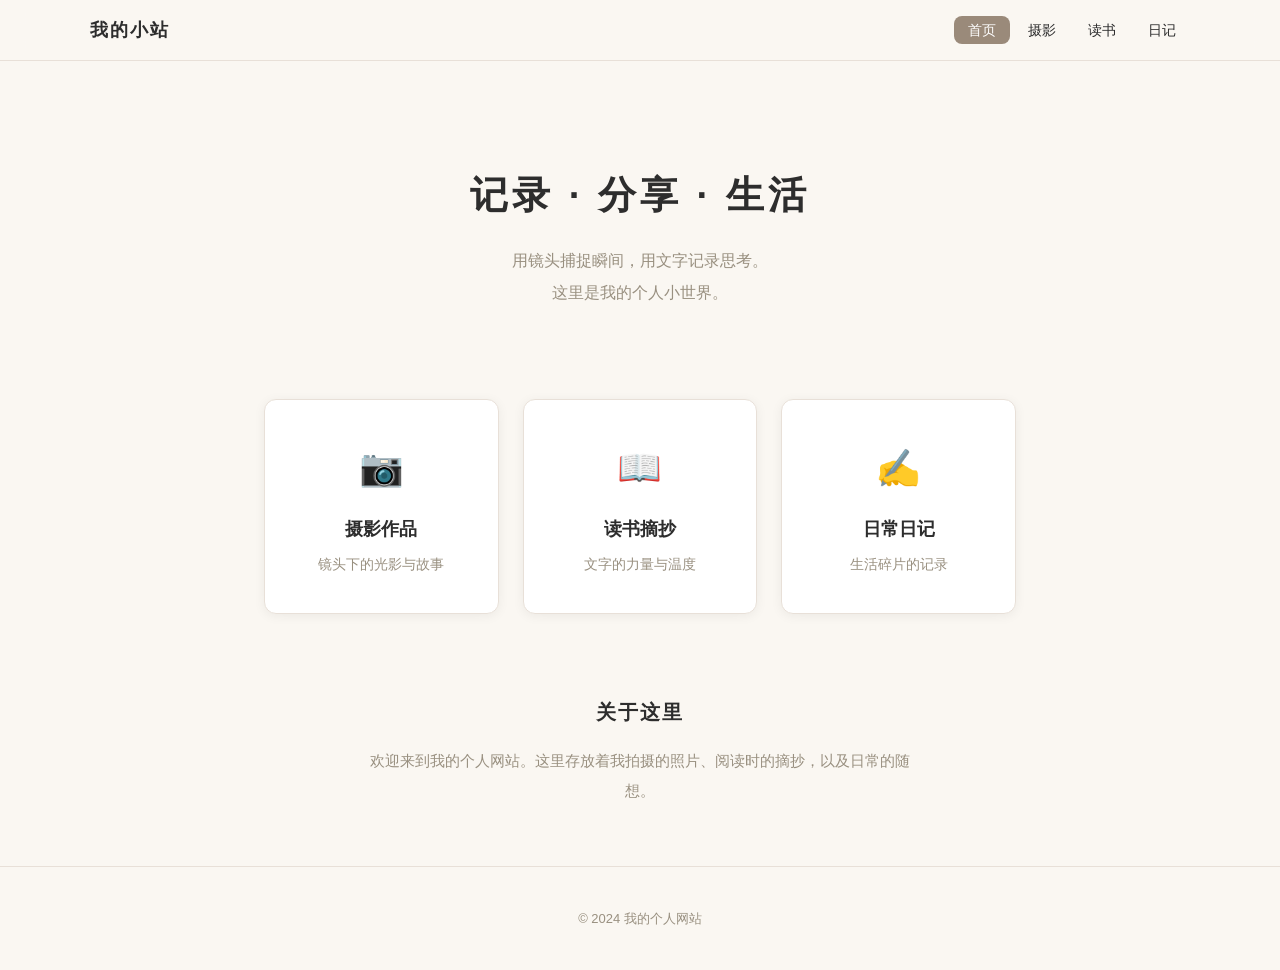
==== index.html @ bb69b9ce "初始化网站：摄影、读书摘抄、日记" ====
<!DOCTYPE html>
<html lang="zh-CN">
<head>
  <meta charset="UTF-8">
  <meta name="viewport" content="width=device-width, initial-scale=1.0">
  <title>首页 - 我的个人网站</title>
  <link rel="stylesheet" href="css/style.css">
</head>
<body>

<!-- ===== 导航栏 ===== -->
<nav>
  <div class="nav-inner">
    <div class="nav-logo">我的小站</div>
    <ul class="nav-links">
      <li><a href="index.html" class="active">首页</a></li>
      <li><a href="gallery.html">摄影</a></li>
      <li><a href="books.html">读书</a></li>
      <li><a href="diary.html">日记</a></li>
    </ul>
  </div>
</nav>

<!-- ===== 主内容 ===== -->
<main>

  <!-- 欢迎区域 -->
  <section class="hero fade-in">
    <h1>记录 · 分享 · 生活</h1>
    <p>用镜头捕捉瞬间，用文字记录思考。<br>这里是我的个人小世界。</p>
  </section>

  <!-- 三个功能入口卡片 -->
  <div class="home-cards">
    <a href="gallery.html" class="home-card fade-in">
      <span class="icon">📷</span>
      <h3>摄影作品</h3>
      <p>镜头下的光影与故事</p>
    </a>
    <a href="books.html" class="home-card fade-in">
      <span class="icon">📖</span>
      <h3>读书摘抄</h3>
      <p>文字的力量与温度</p>
    </a>
    <a href="diary.html" class="home-card fade-in">
      <span class="icon">✍️</span>
      <h3>日常日记</h3>
      <p>生活碎片的记录</p>
    </a>
  </div>

  <!-- 关于 -->
  <section class="about-section">
    <h2>关于这里</h2>
    <p>欢迎来到我的个人网站。这里存放着我拍摄的照片、阅读时的摘抄，以及日常的随想。</p>
  </section>

</main>

<!-- ===== 页脚 ===== -->
<footer>
  <p>&copy; 2024 我的个人网站</p>
</footer>

</body>
</html>
---- css/style.css ----
/* ============================================
   style.css - 个人网站样式文件
   不需要修改这个文件，除非你想调整外观
   ============================================ */

/* --- 基础重置 --- */
*, *::before, *::after {
  margin: 0;
  padding: 0;
  box-sizing: border-box;
}

:root {
  --bg: #faf7f2;
  --bg-card: #ffffff;
  --text: #2d2d2d;
  --text-light: #999080;
  --accent: #9a8a7a;
  --accent-hover: #7a6b5a;
  --border: #e8e0d8;
  --shadow: rgba(0,0,0,0.06);
  --radius: 12px;
}

body {
  font-family: -apple-system, BlinkMacSystemFont, "PingFang SC", "Microsoft YaHei", "Noto Sans CJK SC", sans-serif;
  background-color: var(--bg);
  color: var(--text);
  line-height: 1.8;
  min-height: 100vh;
}

a {
  color: var(--accent);
  text-decoration: none;
  transition: color 0.3s;
}
a:hover {
  color: var(--accent-hover);
}

img {
  max-width: 100%;
  display: block;
}

/* --- 导航栏（固定在顶部） --- */
nav {
  position: sticky;
  top: 0;
  z-index: 100;
  background: rgba(250, 247, 242, 0.92);
  backdrop-filter: blur(12px);
  border-bottom: 1px solid var(--border);
  padding: 0 24px;
}

.nav-inner {
  max-width: 1100px;
  margin: 0 auto;
  display: flex;
  align-items: center;
  justify-content: space-between;
  height: 60px;
}

.nav-logo {
  font-size: 18px;
  font-weight: 600;
  color: var(--text);
  letter-spacing: 2px;
}

.nav-links {
  display: flex;
  gap: 4px;
  list-style: none;
}

.nav-links a {
  padding: 6px 14px;
  border-radius: 8px;
  font-size: 14px;
  color: var(--text);
  transition: background 0.3s;
}
.nav-links a:hover {
  background: var(--border);
}
.nav-links a.active {
  background: var(--accent);
  color: #fff;
}

/* --- 页脚 --- */
footer {
  text-align: center;
  padding: 40px 24px;
  color: var(--text-light);
  font-size: 13px;
  border-top: 1px solid var(--border);
  margin-top: 60px;
}

/* --- 通用容器 --- */
.container {
  max-width: 1100px;
  margin: 0 auto;
  padding: 0 24px;
}

/* --- 页面标题区域 --- */
.page-header {
  text-align: center;
  padding: 60px 0 40px;
}
.page-header h1 {
  font-size: 32px;
  font-weight: 700;
  margin-bottom: 8px;
  letter-spacing: 3px;
}
.page-header p {
  color: var(--text-light);
  font-size: 15px;
}

/* ============================================
   首页样式
   ============================================ */

.hero {
  text-align: center;
  padding: 100px 24px 50px;
}
.hero h1 {
  font-size: 38px;
  font-weight: 700;
  letter-spacing: 4px;
  margin-bottom: 16px;
}
.hero p {
  font-size: 16px;
  color: var(--text-light);
  max-width: 500px;
  margin: 0 auto;
  line-height: 2;
}

.home-cards {
  display: grid;
  grid-template-columns: repeat(3, 1fr);
  gap: 24px;
  max-width: 800px;
  margin: 40px auto 80px;
  padding: 0 24px;
}

.home-card {
  background: var(--bg-card);
  border-radius: var(--radius);
  padding: 36px 24px;
  text-align: center;
  box-shadow: 0 2px 12px var(--shadow);
  transition: transform 0.3s, box-shadow 0.3s;
  border: 1px solid var(--border);
  cursor: pointer;
  display: block;
  color: var(--text);
}
.home-card:hover {
  transform: translateY(-4px);
  box-shadow: 0 8px 24px var(--shadow);
  color: var(--text);
}
.home-card .icon {
  font-size: 36px;
  margin-bottom: 12px;
  display: block;
}
.home-card h3 {
  font-size: 18px;
  margin-bottom: 6px;
}
.home-card p {
  font-size: 14px;
  color: var(--text-light);
}

.about-section {
  max-width: 600px;
  margin: 0 auto 60px;
  text-align: center;
  padding: 0 24px;
}
.about-section h2 {
  font-size: 20px;
  margin-bottom: 16px;
  letter-spacing: 2px;
  font-weight: 600;
}
.about-section p {
  font-size: 15px;
  color: var(--text-light);
  line-height: 2;
}

/* ============================================
   摄影作品 - 分类按钮
   ============================================ */

.filters {
  display: flex;
  justify-content: center;
  flex-wrap: wrap;
  gap: 8px;
  margin-bottom: 32px;
}
.filter-btn {
  padding: 6px 20px;
  border: 1px solid var(--border);
  background: var(--bg-card);
  border-radius: 20px;
  cursor: pointer;
  font-size: 14px;
  color: var(--text);
  transition: all 0.3s;
  font-family: inherit;
}
.filter-btn:hover {
  border-color: var(--accent);
  color: var(--accent);
}
.filter-btn.active {
  background: var(--accent);
  color: #fff;
  border-color: var(--accent);
}

/* --- 照片网格 --- */
.photo-grid {
  display: grid;
  grid-template-columns: repeat(3, 1fr);
  gap: 16px;
}

.photo-item {
  position: relative;
  border-radius: 10px;
  overflow: hidden;
  cursor: pointer;
  height: 280px;
  background: #f0ebe3;
}

.photo-item img {
  width: 100%;
  height: 100%;
  object-fit: cover;
  transition: transform 0.5s;
}
.photo-item:hover img {
  transform: scale(1.06);
}

.photo-item .overlay {
  position: absolute;
  bottom: 0; left: 0; right: 0;
  padding: 50px 16px 16px;
  background: linear-gradient(transparent, rgba(0,0,0,0.65));
  color: #fff;
  opacity: 0;
  transition: opacity 0.35s;
}
.photo-item:hover .overlay {
  opacity: 1;
}
.photo-item .overlay h4 {
  font-size: 15px;
  font-weight: 600;
  margin-bottom: 2px;
}
.photo-item .overlay span {
  font-size: 12px;
  opacity: 0.8;
}

/* --- 灯箱（Lightbox） --- */
.lightbox {
  display: none;
  position: fixed;
  top: 0; left: 0; right: 0; bottom: 0;
  background: rgba(0,0,0,0.93);
  z-index: 1000;
  justify-content: center;
  align-items: center;
  padding: 48px;
}
.lightbox.active {
  display: flex;
}

.lightbox-content {
  max-width: 92vw;
  max-height: 88vh;
  display: flex;
  flex-direction: column;
  align-items: center;
}

.lightbox-content img {
  max-width: 100%;
  max-height: 76vh;
  object-fit: contain;
  border-radius: 4px;
  box-shadow: 0 4px 30px rgba(0,0,0,0.3);
}

.lightbox-caption {
  color: #ccc;
  text-align: center;
  margin-top: 16px;
  max-width: 600px;
}
.lightbox-caption h3 {
  font-size: 18px;
  font-weight: 600;
  margin-bottom: 4px;
  color: #fff;
}
.lightbox-caption .date {
  font-size: 13px;
  opacity: 0.6;
}
.lightbox-caption .desc {
  font-size: 14px;
  margin-top: 6px;
  opacity: 0.7;
  line-height: 1.6;
}

.lightbox-close {
  position: absolute;
  top: 16px;
  right: 24px;
  font-size: 36px;
  color: #fff;
  cursor: pointer;
  opacity: 0.6;
  transition: opacity 0.3s;
  background: none;
  border: none;
  line-height: 1;
  padding: 8px;
}
.lightbox-close:hover {
  opacity: 1;
}

.lightbox-prev,
.lightbox-next {
  position: absolute;
  top: 50%;
  transform: translateY(-50%);
  font-size: 40px;
  color: #fff;
  cursor: pointer;
  opacity: 0.4;
  transition: opacity 0.3s;
  background: none;
  border: none;
  padding: 20px 12px;
  line-height: 1;
}
.lightbox-prev:hover,
.lightbox-next:hover {
  opacity: 0.9;
}
.lightbox-prev { left: 8px; }
.lightbox-next { right: 8px; }

/* ============================================
   读书摘抄
   ============================================ */

.books-grid {
  display: grid;
  grid-template-columns: repeat(2, 1fr);
  gap: 24px;
}

.book-card {
  background: var(--bg-card);
  border-radius: var(--radius);
  padding: 28px;
  box-shadow: 0 2px 12px var(--shadow);
  border: 1px solid var(--border);
  transition: transform 0.3s;
}
.book-card:hover {
  transform: translateY(-2px);
}

.book-card h3 {
  font-size: 18px;
  font-weight: 600;
  margin-bottom: 2px;
}
.book-card .book-author {
  font-size: 14px;
  color: var(--text-light);
  margin-bottom: 12px;
}

.book-card .tags {
  display: flex;
  flex-wrap: wrap;
  gap: 6px;
  margin-bottom: 14px;
}
.book-card .tag {
  padding: 2px 12px;
  background: var(--bg);
  border: 1px solid var(--border);
  border-radius: 12px;
  font-size: 12px;
  color: var(--accent);
}

.book-card .content {
  font-size: 15px;
  line-height: 1.9;
  color: #555;
  white-space: pre-wrap;
}

.toggle-btn {
  background: none;
  border: none;
  color: var(--accent);
  cursor: pointer;
  font-size: 14px;
  margin-top: 8px;
  padding: 0;
  font-family: inherit;
}
.toggle-btn:hover {
  color: var(--accent-hover);
}

/* ============================================
   日记 - 时间线
   ============================================ */

.timeline {
  position: relative;
  max-width: 660px;
  margin: 0 auto;
  padding-left: 40px;
}

.timeline::before {
  content: '';
  position: absolute;
  left: 14px;
  top: 0;
  bottom: 0;
  width: 2px;
  background: var(--border);
}

.timeline-item {
  position: relative;
  margin-bottom: 44px;
  padding-left: 24px;
}

.timeline-item::before {
  content: '';
  position: absolute;
  left: -28px;
  top: 8px;
  width: 12px;
  height: 12px;
  background: var(--accent);
  border-radius: 50%;
  border: 3px solid var(--bg);
}

.timeline-date {
  font-size: 13px;
  color: var(--text-light);
  margin-bottom: 4px;
  letter-spacing: 1px;
}

.timeline-item h3 {
  font-size: 18px;
  font-weight: 600;
  margin-bottom: 8px;
}

.timeline-item .content {
  font-size: 15px;
  line-height: 2;
  color: #555;
  white-space: pre-wrap;
}

/* ============================================
   空状态提示
   ============================================ */

.empty-state {
  text-align: center;
  padding: 80px 24px;
  color: var(--text-light);
}
.empty-state p {
  font-size: 15px;
}

/* ============================================
   淡入动画
   ============================================ */

.fade-in {
  animation: fadeIn 0.6s ease both;
}
@keyframes fadeIn {
  from { opacity: 0; transform: translateY(16px); }
  to   { opacity: 1; transform: translateY(0); }
}

/* ============================================
   响应式：手机 & 平板
   ============================================ */

@media (max-width: 900px) {
  .photo-grid { grid-template-columns: repeat(2, 1fr); }
  .books-grid { grid-template-columns: 1fr; }
}

@media (max-width: 640px) {
  .hero h1 { font-size: 26px; }
  .hero { padding-top: 60px; }

  .home-cards { grid-template-columns: 1fr; max-width: 400px; }

  .photo-grid { grid-template-columns: 1fr; gap: 12px; }
  .photo-item { height: 220px; }

  .page-header { padding: 40px 0 24px; }
  .page-header h1 { font-size: 24px; }

  .nav-inner { height: 52px; }
  .nav-logo { font-size: 16px; }
  .nav-links a { padding: 4px 10px; font-size: 13px; }

  .lightbox { padding: 16px; }
  .lightbox-prev, .lightbox-next { font-size: 28px; padding: 12px 8px; }
  .lightbox-prev { left: 0; }
  .lightbox-next { right: 0; }

  .timeline { padding-left: 32px; }
  .timeline-item { padding-left: 16px; }
}
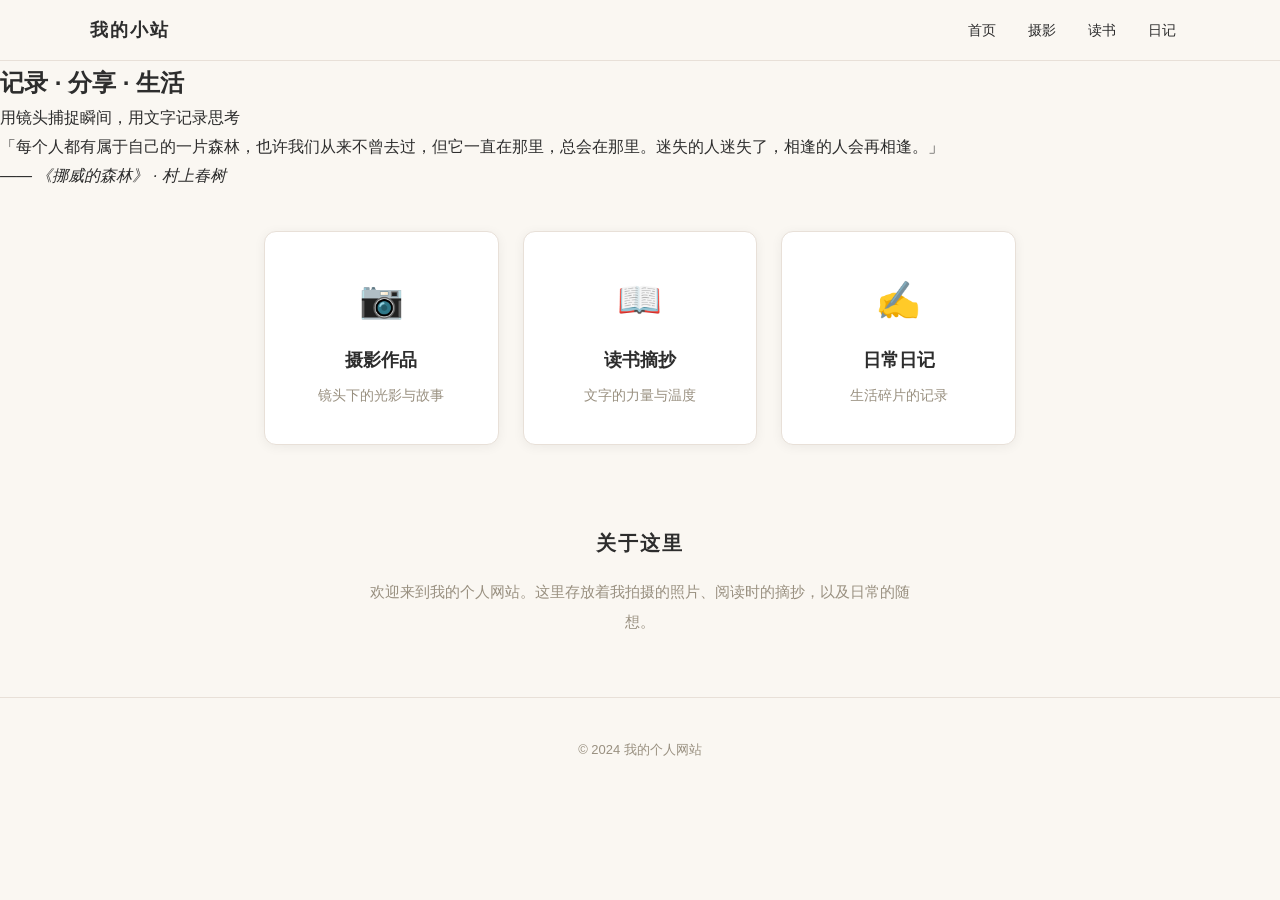
==== commit d827e9df: "添加 Netlify Identity 组件，修复管理后台登录流程" ====
--- a/index.html
+++ b/index.html
@@ -5,15 +5,16 @@
   <meta name="viewport" content="width=device-width, initial-scale=1.0">
   <title>首页 - 我的个人网站</title>
   <link rel="stylesheet" href="css/style.css">
+  <!-- Netlify Identity Widget（用于管理后台登录） -->
+  <script src="https://identity.netlify.com/v1/netlify-identity-widget.js"></script>
 </head>
-<body>
+<body class="page-enter">
 
-<!-- ===== 导航栏 ===== -->
 <nav>
   <div class="nav-inner">
     <div class="nav-logo">我的小站</div>
     <ul class="nav-links">
-      <li><a href="index.html" class="active">首页</a></li>
+      <li><a href="index.html">首页</a></li>
       <li><a href="gallery.html">摄影</a></li>
       <li><a href="books.html">读书</a></li>
       <li><a href="diary.html">日记</a></li>
@@ -21,46 +22,166 @@
   </div>
 </nav>
 
-<!-- ===== 主内容 ===== -->
 <main>
 
-  <!-- 欢迎区域 -->
-  <section class="hero fade-in">
-    <h1>记录 · 分享 · 生活</h1>
-    <p>用镜头捕捉瞬间，用文字记录思考。<br>这里是我的个人小世界。</p>
+  <!-- ==========================================
+       照片轮播 Hero
+       ========================================== -->
+  <section class="hero-slideshow" id="heroSlideshow">
+    <!-- 轮播图片容器 -->
+    <div class="slideshow-inner" id="slideshowInner"></div>
+
+    <!-- 渐变遮罩 -->
+    <div class="slideshow-overlay"></div>
+
+    <!-- 前景内容 -->
+    <div class="slideshow-content">
+      <h1>记录 · 分享 · 生活</h1>
+      <p class="tagline">用镜头捕捉瞬间，用文字记录思考</p>
+
+      <!-- 每日名言 -->
+      <div class="daily-quote" id="dailyQuote" style="display:none;">
+        <blockquote id="quoteText"></blockquote>
+        <cite id="quoteSource"></cite>
+      </div>
+    </div>
+
+    <!-- 轮播导航点 -->
+    <div class="slideshow-nav" id="slideshowNav"></div>
   </section>
 
-  <!-- 三个功能入口卡片 -->
+  <!-- ==========================================
+       三个功能入口
+       ========================================== -->
   <div class="home-cards">
-    <a href="gallery.html" class="home-card fade-in">
+    <a href="gallery.html" class="home-card reveal reveal-d1">
       <span class="icon">📷</span>
       <h3>摄影作品</h3>
       <p>镜头下的光影与故事</p>
     </a>
-    <a href="books.html" class="home-card fade-in">
+    <a href="books.html" class="home-card reveal reveal-d2">
       <span class="icon">📖</span>
       <h3>读书摘抄</h3>
       <p>文字的力量与温度</p>
     </a>
-    <a href="diary.html" class="home-card fade-in">
+    <a href="diary.html" class="home-card reveal reveal-d3">
       <span class="icon">✍️</span>
       <h3>日常日记</h3>
       <p>生活碎片的记录</p>
     </a>
   </div>
 
-  <!-- 关于 -->
-  <section class="about-section">
+  <!-- ==========================================
+       关于
+       ========================================== -->
+  <section class="about-section reveal">
     <h2>关于这里</h2>
     <p>欢迎来到我的个人网站。这里存放着我拍摄的照片、阅读时的摘抄，以及日常的随想。</p>
   </section>
 
 </main>
 
-<!-- ===== 页脚 ===== -->
 <footer>
   <p>&copy; 2024 我的个人网站</p>
 </footer>
 
+<script src="js/app.js"></script>
+<script>
+// =============================================
+// 首页动态：照片轮播 + 每日名言
+// =============================================
+
+// --- 图片路径处理（与 gallery.html 保持一致） ---
+function imgPath(file) {
+  if (!file) return '';
+  if (file.startsWith('photos/') || file.startsWith('/photos/') || file.startsWith('http')) return file;
+  return 'photos/' + file;
+}
+
+// --- 照片轮播 ---
+(function () {
+  var inner = document.getElementById('slideshowInner');
+  var nav = document.getElementById('slideshowNav');
+  var slides = [];
+  var current = 0;
+  var timer = null;
+
+  function startSlideshow(photos) {
+    // 打乱顺序，最多选 8 张
+    var shuffled = photos.slice().sort(function () { return Math.random() - 0.5; });
+    var selected = shuffled.slice(0, Math.min(8, shuffled.length));
+    if (selected.length === 0) return;
+
+    selected.forEach(function (photo, i) {
+      var div = document.createElement('div');
+      div.className = 'slide' + (i === 0 ? ' active' : '');
+      div.innerHTML = '<img src="' + imgPath(photo.file) + '" alt="' + photo.title + '" onerror="this.parentElement.remove()">';
+      inner.appendChild(div);
+      slides.push(div);
+
+      var dot = document.createElement('span');
+      dot.className = 'dot' + (i === 0 ? ' active' : '');
+      dot.addEventListener('click', function () { goTo(parseInt(this.dataset.index)); });
+      dot.dataset.index = i;
+      nav.appendChild(dot);
+    });
+
+    if (slides.length > 1) timer = setInterval(nextSlide, 5000);
+  }
+
+  function goTo(index) {
+    if (index === current || index < 0 || index >= slides.length) return;
+    slides[current].classList.remove('active');
+    nav.children[current].classList.remove('active');
+    current = index;
+    slides[current].classList.add('active');
+    nav.children[current].classList.add('active');
+    clearInterval(timer);
+    timer = setInterval(nextSlide, 5000);
+  }
+
+  function nextSlide() {
+    goTo((current + 1) % slides.length);
+  }
+
+  fetch('data/photos.json')
+    .then(function (r) { return r.json(); })
+    .then(function (data) {
+      var entries = data.entries || [];
+      if (entries.length > 0) startSlideshow(entries);
+    })
+    .catch(function () {});
+})();
+
+// --- 每日名言 ---
+(function () {
+  var quoteText = document.getElementById('quoteText');
+  var quoteSource = document.getElementById('quoteSource');
+  var quoteBox = document.getElementById('dailyQuote');
+
+  fetch('data/books.json')
+    .then(function (r) { return r.json(); })
+    .then(function (data) {
+      var entries = data.entries || [];
+      if (entries.length === 0) return;
+
+      // 用当天日期做哈希，每天看到同一句
+      var dateStr = new Date().toDateString();
+      var hash = 0;
+      for (var i = 0; i < dateStr.length; i++) {
+        hash = ((hash << 5) - hash) + dateStr.charCodeAt(i);
+        hash |= 0;
+      }
+      var book = entries[Math.abs(hash) % entries.length];
+      var firstLine = book.notes.split('\n')[0];
+
+      quoteText.textContent = '「' + firstLine + '」';
+      quoteSource.textContent = '—— 《' + book.title + '》' + (book.author ? ' · ' + book.author : '');
+      quoteBox.style.display = 'block';
+    })
+    .catch(function () {});
+})();
+</script>
+
 </body>
 </html>
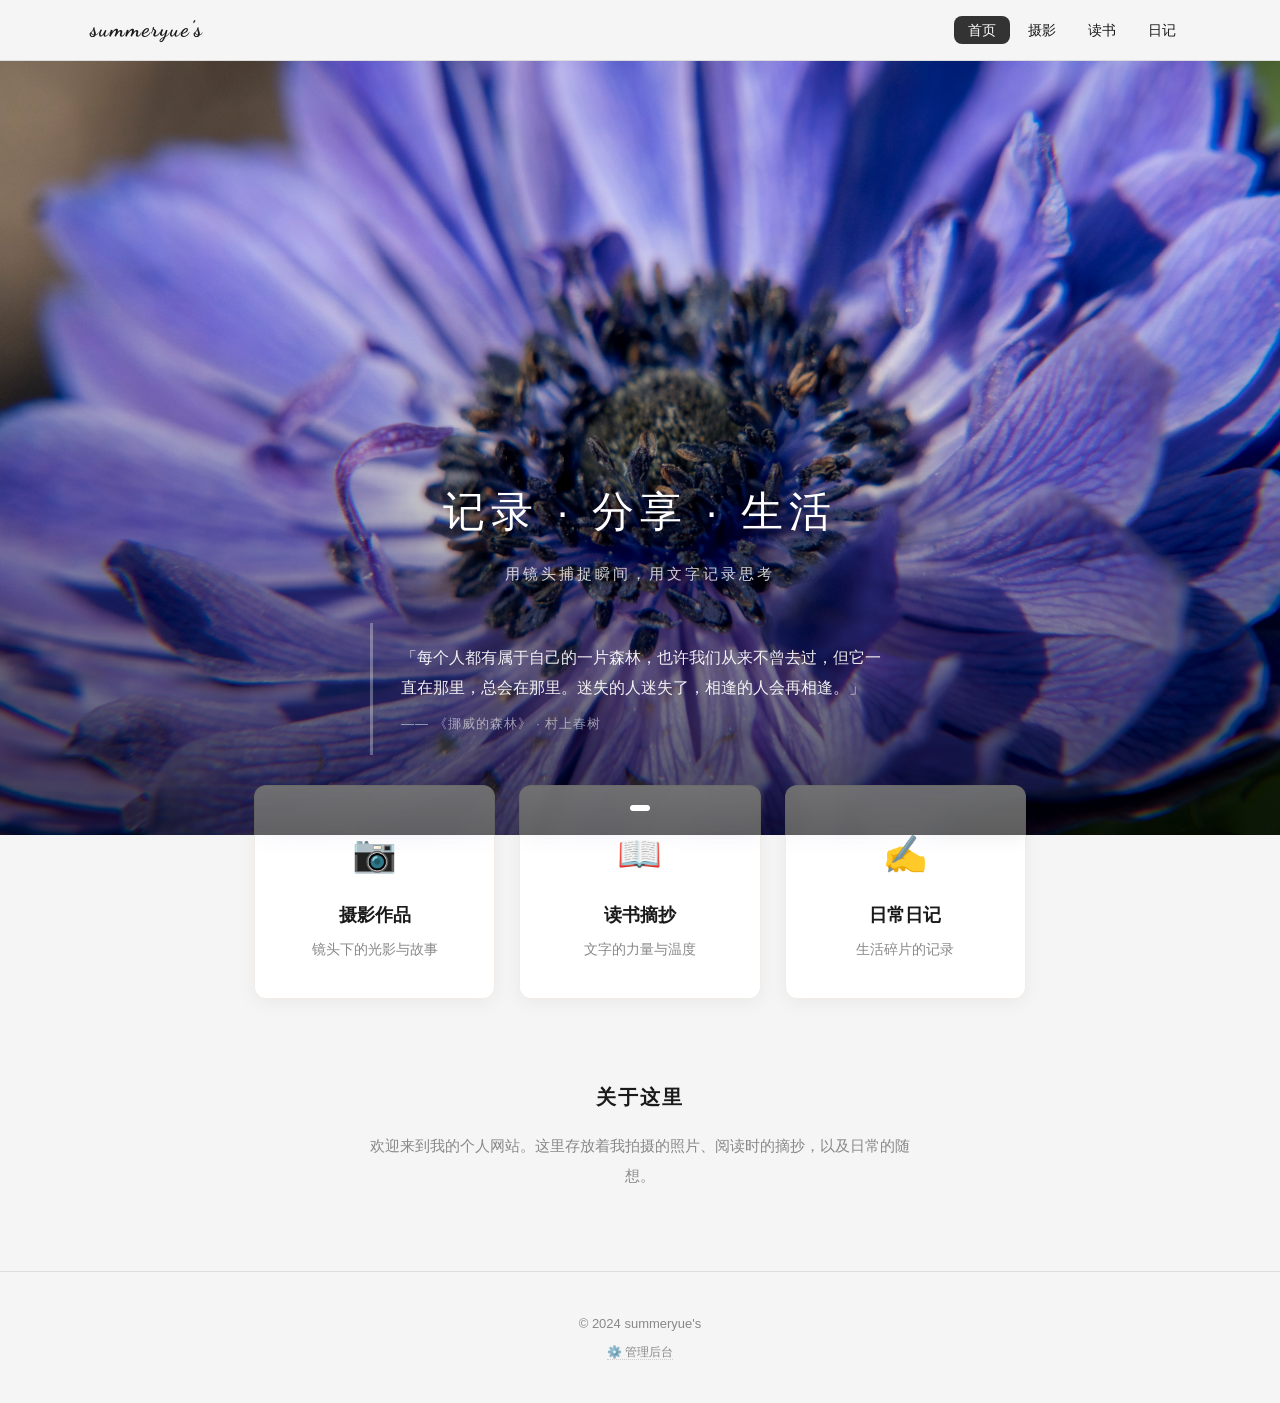
==== commit 3d174a07: "logo改为花体 summeryue's + 底部添加管理后台入口 + CMS 标签栏紧凑化" ====
--- a/index.html
+++ b/index.html
@@ -12,7 +12,7 @@
 
 <nav>
   <div class="nav-inner">
-    <div class="nav-logo">我的小站</div>
+    <div class="nav-logo">summeryue's</div>
     <ul class="nav-links">
       <li><a href="index.html">首页</a></li>
       <li><a href="gallery.html">摄影</a></li>
@@ -82,7 +82,10 @@
 </main>
 
 <footer>
-  <p>&copy; 2024 我的个人网站</p>
+  <p>&copy; 2024 summeryue's</p>
+  <p style="margin-top:6px; font-size:12px;">
+    <a href="/admin" target="_blank" style="color:#888; text-decoration:none; border-bottom:1px dotted #ccc;">⚙️ 管理后台</a>
+  </p>
 </footer>
 
 <script src="js/app.js"></script>
--- a/css/style.css
+++ b/css/style.css
@@ -2,6 +2,8 @@
    style.css - 个人网站样式文件
    不需要修改这个文件，除非你想调整外观
    ============================================ */
+
+@import url('https://fonts.googleapis.com/css2?family=Dancing+Script:wght@500;700&display=swap');
 
 /* --- 基础重置 --- */
 *, *::before, *::after {
@@ -11,14 +13,14 @@
 }
 
 :root {
-  --bg: #faf7f2;
+  --bg: #f5f5f5;
   --bg-card: #ffffff;
-  --text: #2d2d2d;
-  --text-light: #999080;
-  --accent: #9a8a7a;
-  --accent-hover: #7a6b5a;
-  --border: #e8e0d8;
-  --shadow: rgba(0,0,0,0.06);
+  --text: #1a1a1a;
+  --text-light: #888888;
+  --accent: #333333;
+  --accent-hover: #000000;
+  --border: #dddddd;
+  --shadow: rgba(0,0,0,0.08);
   --radius: 12px;
 }
 
@@ -49,7 +51,7 @@
   position: sticky;
   top: 0;
   z-index: 100;
-  background: rgba(250, 247, 242, 0.92);
+  background: rgba(245, 245, 245, 0.92);
   backdrop-filter: blur(12px);
   border-bottom: 1px solid var(--border);
   padding: 0 24px;
@@ -65,10 +67,11 @@
 }
 
 .nav-logo {
-  font-size: 18px;
-  font-weight: 600;
+  font-family: 'Dancing Script', 'Brush Script MT', cursive;
+  font-size: 22px;
+  font-weight: 700;
   color: var(--text);
-  letter-spacing: 2px;
+  letter-spacing: 1px;
 }
 
 .nav-links {
@@ -250,7 +253,7 @@
   overflow: hidden;
   cursor: pointer;
   height: 280px;
-  background: #f0ebe3;
+  background: #eeeeee;
 }
 
 .photo-item img {
@@ -565,3 +568,255 @@
   .timeline { padding-left: 32px; }
   .timeline-item { padding-left: 16px; }
 }
+
+/* ============================================
+   首页 - 照片轮播 Hero
+   ============================================ */
+
+.hero-slideshow {
+  position: relative;
+  width: 100%;
+  height: 86vh;
+  min-height: 480px;
+  max-height: 880px;
+  overflow: hidden;
+  background: #2d2d2d;
+}
+
+.slideshow-inner {
+  position: absolute;
+  inset: 0;
+}
+
+.slide {
+  position: absolute;
+  inset: 0;
+  opacity: 0;
+  transition: opacity 1.8s cubic-bezier(0.4, 0, 0.2, 1);
+  will-change: opacity;
+}
+.slide.active { opacity: 1; }
+
+.slide img {
+  width: 100%;
+  height: 100%;
+  object-fit: cover;
+  animation: kenBurns 14s ease-out forwards;
+}
+@keyframes kenBurns {
+  0%   { transform: scale(1.08); }
+  100% { transform: scale(1); }
+}
+
+.slideshow-overlay {
+  position: absolute;
+  inset: 0;
+  background: linear-gradient(
+    0deg,   rgba(0,0,0,0.6) 0%,
+            rgba(0,0,0,0.2) 45%,
+            transparent 75%
+  );
+  z-index: 1;
+}
+
+.slideshow-content {
+  position: absolute;
+  bottom: 0; left: 0; right: 0;
+  padding: 60px 24px 80px;
+  z-index: 2;
+  text-align: center;
+  color: #fff;
+}
+
+.slideshow-content h1 {
+  font-size: 42px;
+  font-weight: 300;
+  letter-spacing: 6px;
+  text-shadow: 0 2px 20px rgba(0,0,0,0.3);
+  margin-bottom: 10px;
+}
+
+.slideshow-content .tagline {
+  font-size: 15px;
+  font-weight: 300;
+  letter-spacing: 3px;
+  opacity: 0.8;
+  text-shadow: 0 1px 10px rgba(0,0,0,0.3);
+}
+
+/* --- 每日名言 --- */
+.daily-quote {
+  margin: 36px auto 0;
+  max-width: 540px;
+  padding: 20px 28px;
+  border-left: 3px solid rgba(255,255,255,0.3);
+  text-align: left;
+  animation: quoteIn 0.8s ease 0.4s both;
+}
+@keyframes quoteIn {
+  from { opacity: 0; transform: translateY(12px); }
+  to   { opacity: 1; transform: translateY(0); }
+}
+.daily-quote blockquote {
+  font-size: 16px;
+  line-height: 1.9;
+  font-weight: 300;
+  opacity: 0.92;
+}
+.daily-quote cite {
+  display: block;
+  margin-top: 8px;
+  font-size: 13px;
+  opacity: 0.55;
+  font-style: normal;
+  letter-spacing: 1px;
+}
+
+/* --- 轮播指示点 --- */
+.slideshow-nav {
+  position: absolute;
+  bottom: 24px;
+  left: 50%;
+  transform: translateX(-50%);
+  z-index: 3;
+  display: flex;
+  gap: 6px;
+}
+.slideshow-nav .dot {
+  width: 6px; height: 6px;
+  border-radius: 50%;
+  background: rgba(255,255,255,0.35);
+  transition: all 0.4s;
+  cursor: pointer;
+}
+.slideshow-nav .dot.active {
+  background: #fff;
+  width: 20px;
+  border-radius: 3px;
+}
+
+/* ============================================
+   滚动触发的入场动画
+   ============================================ */
+
+.reveal {
+  opacity: 0;
+  transform: translateY(30px);
+  transition: opacity 0.7s cubic-bezier(0.4, 0, 0.2, 1),
+              transform 0.7s cubic-bezier(0.4, 0, 0.2, 1);
+}
+.reveal.visible {
+  opacity: 1;
+  transform: translateY(0);
+}
+.reveal-d1 { transition-delay: 0.05s; }
+.reveal-d2 { transition-delay: 0.15s; }
+.reveal-d3 { transition-delay: 0.25s; }
+.reveal-d4 { transition-delay: 0.35s; }
+
+/* ============================================
+   整体页面入场
+   ============================================ */
+
+.page-enter {
+  animation: pageIn 0.4s ease both;
+}
+@keyframes pageIn {
+  from { opacity: 0; }
+  to   { opacity: 1; }
+}
+
+/* ============================================
+   照片网格增强
+   ============================================ */
+
+.photo-item {
+  box-shadow: 0 2px 8px rgba(0,0,0,0.05);
+  transition: box-shadow 0.4s, transform 0.4s;
+}
+.photo-item:hover {
+  box-shadow: 0 8px 28px rgba(0,0,0,0.1);
+}
+
+/* ============================================
+   首页卡片（悬浮透明质感）
+   ============================================ */
+
+.home-cards {
+  max-width: 820px;
+  margin: -50px auto 80px;
+  padding: 0 24px;
+  display: grid;
+  grid-template-columns: repeat(3, 1fr);
+  gap: 24px;
+}
+.home-card {
+  background: rgba(255,255,255,0.92);
+  backdrop-filter: blur(12px);
+  -webkit-backdrop-filter: blur(12px);
+  border: 1px solid rgba(232,224,216,0.6);
+  box-shadow: 0 4px 20px rgba(0,0,0,0.05);
+  padding: 36px 24px;
+  text-align: center;
+  border-radius: var(--radius);
+  cursor: pointer;
+  display: block;
+  color: var(--text);
+  transition: transform 0.35s cubic-bezier(0.4, 0, 0.2, 1),
+              box-shadow 0.35s cubic-bezier(0.4, 0, 0.2, 1);
+}
+.home-card:hover {
+  transform: translateY(-6px);
+  box-shadow: 0 12px 32px rgba(0,0,0,0.08);
+  color: var(--text);
+}
+.home-card .icon {
+  font-size: 36px;
+  margin-bottom: 12px;
+  display: block;
+}
+.home-card h3 {
+  font-size: 18px;
+  margin-bottom: 6px;
+}
+.home-card p {
+  font-size: 14px;
+  color: var(--text-light);
+}
+
+.about-section {
+  max-width: 600px;
+  margin: 0 auto 80px;
+  text-align: center;
+  padding: 0 24px;
+}
+.about-section h2 {
+  font-size: 20px;
+  margin-bottom: 16px;
+  letter-spacing: 2px;
+  font-weight: 600;
+}
+.about-section p {
+  font-size: 15px;
+  color: var(--text-light);
+  line-height: 2;
+}
+
+/* ============================================
+   响应式补充
+   ============================================ */
+
+@media (max-width: 768px) {
+  .hero-slideshow { height: 75vh; min-height: 400px; }
+  .slideshow-content h1 { font-size: 28px; letter-spacing: 4px; }
+  .slideshow-content { padding-bottom: 56px; }
+  .slideshow-nav { bottom: 16px; }
+  .home-cards { grid-template-columns: 1fr; max-width: 400px; }
+}
+
+@media (max-width: 640px) {
+  .home-cards { margin-top: -30px; }
+  .slideshow-content h1 { font-size: 24px; }
+  .daily-quote { padding: 14px 18px; margin-top: 24px; }
+  .daily-quote blockquote { font-size: 14px; }
+}
